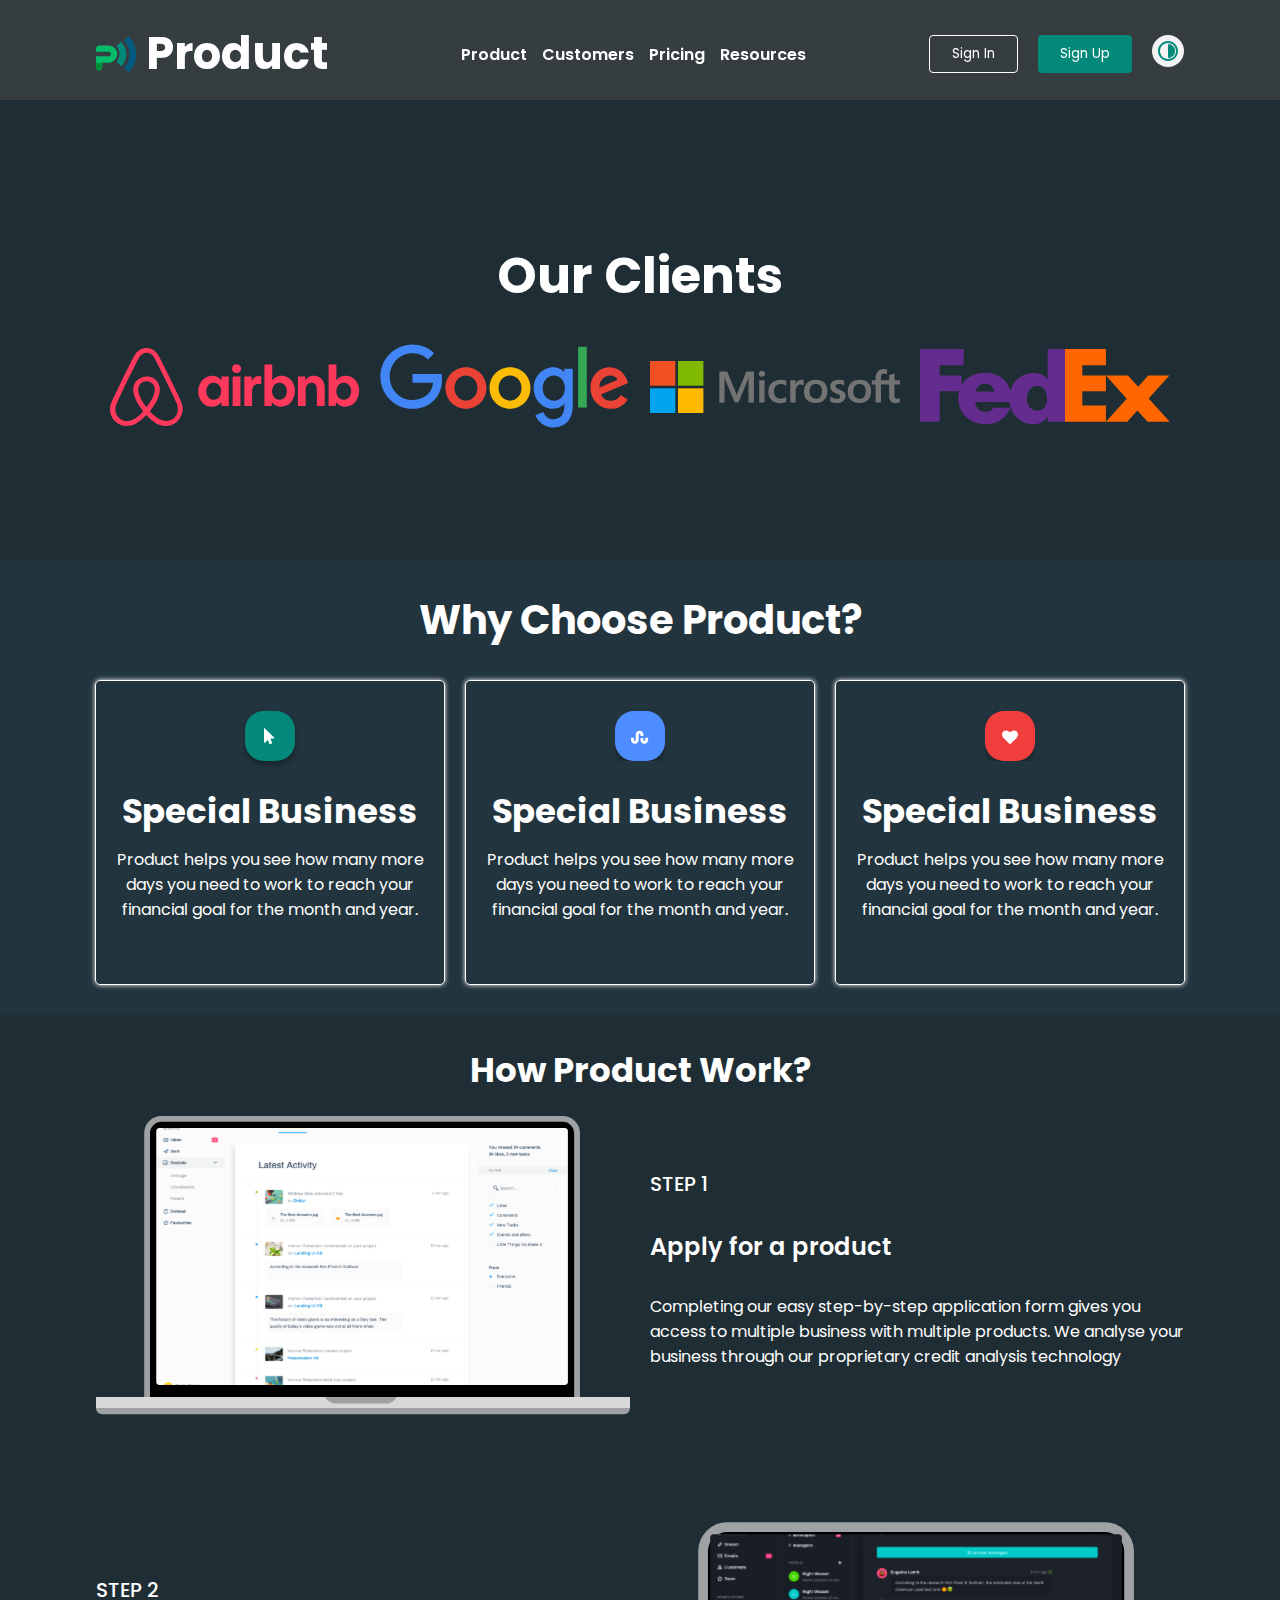
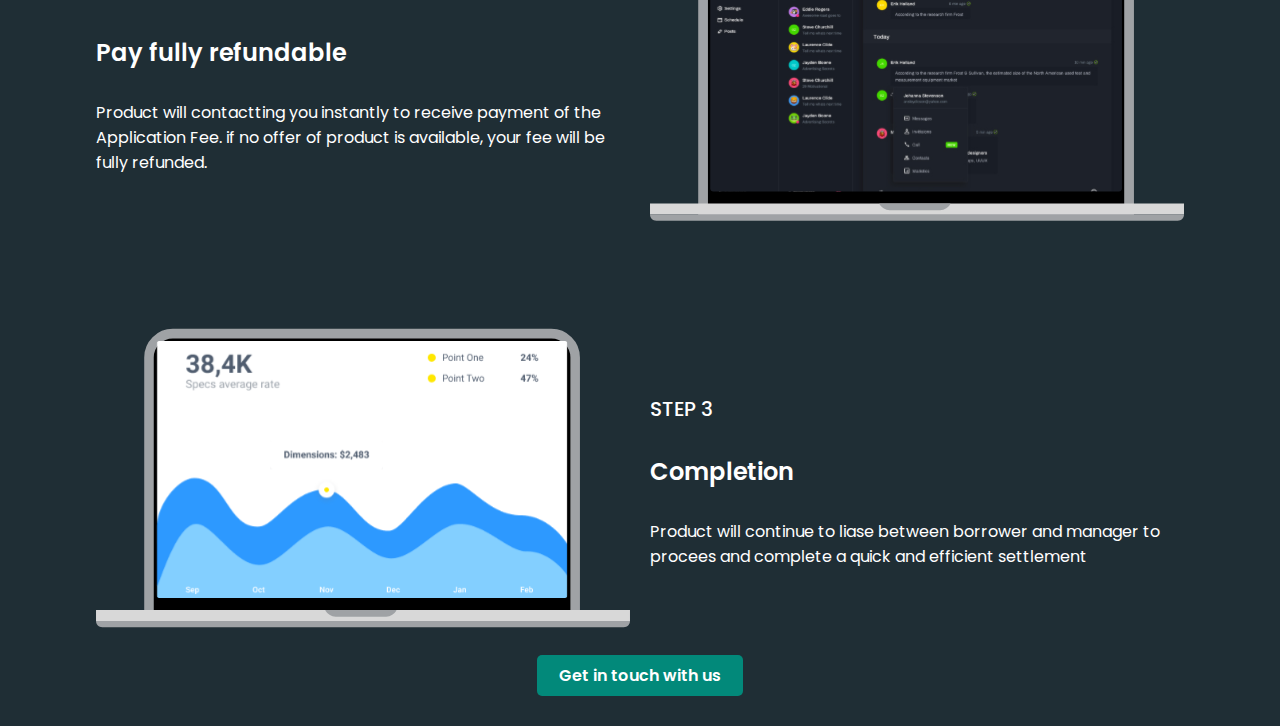
==== pages/customer.html @ 17a21741 "first commit" ====
<!DOCTYPE html>
<html lang="en">
<head>
    <meta charset="UTF-8">
    <meta name="viewport" content="width=device-width, initial-scale=1.0">
    <link rel="stylesheet" href="../css/customer.min.css">
    <link rel="stylesheet" href="https://cdnjs.cloudflare.com/ajax/libs/font-awesome/6.5.2/css/all.min.css">
    <title>Homework-27</title>
</head>
<body>
    <header>
        <nav class="navbar container">
            <div class="logo">
                <a href="../index.html">
                    <img src="../img/logo.svg" alt="">
                    <h2>Product</h2>
                </a>
            </div>
            <ul class="nav-item">
                                    
                <li class="nav-list"><a href="../index.html" class="nav-link">Product</a></li>
                <li class="nav-list"><a href="./customer.html" class="nav-link">Customers </a></li>
                <li class="nav-list"><a href="./prise.html" class="nav-link">Pricing</a></li>
                <li class="nav-list"><a href="#" class="nav-link">Resources</a></li>
            </ul>
            <div class="nav-action">
              <div class="nav-sign">  <button class="nav-btn-left">Sign In</button>
                <button class="nav-btn-right">Sign Up</button></div>
               <button onclick="darkTheme()" href="#" class="nav-btn-dark"><img src="../img/logo-right.svg" alt=""></button>
                <button onclick="toggle(); auth()" id="btntogl" class="toggle-bar"><i class="fa-solid fa-bars"></i></button>
            </div>
        </nav>
    </header>
<main>
    <section class="hero">
        <h1 class="hero-title">Our Clients</h1>
        <div class="hero-logos">
            <img src="../img/Airbnb Logo.svg" alt="Airbnb">
            <img src="../img/Google Logo.svg" alt="Google">
            <img src="../img/Microsoft Logo.svg" alt="Microsoft">
            <img src="../img/FedEx Logo.svg" alt="FedEx">
        </div>
    </section>
    <section class="choose ">
        <h1 class="choose-title">Why Choose Product?</h1>
        <div class="choose-cards">
            <div class="choose-card">
                
                <span class="choose-icon"><img src="../img/choose1.svg" alt=""></span>
                <h2 class="chooser-card-title">Special Business</h2>
                <p class="choose-desc">Product helps you see how many 
                    more days you need to work 
                    to reach your financial goal 
                    for the month and year.</p>
            </div>
            <div class="choose-card">
                
                <span class="choose-icon"><img src="../img/choose2.svg" alt=""></span>
                <h2 class="chooser-card-title">Special Business</h2>
                <p class="choose-desc">Product helps you see how many 
                    more days you need to work 
                    to reach your financial goal 
                    for the month and year.</p>
            </div>
            <div class="choose-card">
                
                <span class="choose-icon"><img src="../img/choose3.svg" alt=""></span>
                <h2 class="chooser-card-title">Special Business</h2>
                <p class="choose-desc">Product helps you see how many 
                    more days you need to work 
                    to reach your financial goal 
                    for the month and year.</p>
            </div>
        </div>
    </section>
    <section class="
    product">
       <h2 class="product-title">How Product Work?</h2>
       <div class="product-cards container">
        <div class="product-card">
         
            <div class="product-right"><img src="../img/@ Macbook Pro1.svg" alt=""></div>
            <div class="product-left">
                <h4 class="product-card-title">STEP 1</h4>
                <h5 class="product-card-desc">Apply for a product</h5>
                <p class="product-card-info">Completing our easy step-by-step application form gives you access to multiple business with multiple products. We analyse your business through our proprietary credit analysis technology </p>
            </div>
        </div>
        <div class="product-card">
            <div class="product-left">
                <h4 class="product-card-title">STEP 2</h4>
                <h5 class="product-card-desc">Pay fully refundable</h5>
                <p class="product-card-info">Product will contactting you instantly to receive payment of the Application Fee. if no offer of product is available, your fee will be fully refunded.</p>
            </div>
            <div class="product-right"><img src="../img/@ Macbook Pro2.svg" alt=""></div>
            
        </div>
        <div class="product-card">
         
            <div class="product-right"><img src="../img/@ Macbook Pro3.svg" alt=""></div>
            <div class="product-left">
                <h4 class="product-card-title">STEP 3</h4>
                <h5 class="product-card-desc">Completion</h5>
                <p class="product-card-info">Product will continue to liase between borrower and manager to procees and complete a quick and efficient settlement</p>
            </div>
        </div>
       </div>
       <button class="product-btn">Get in touch with us</button>
    </section>

</main>

    <script src="../app.js"></script>
</body>
</html>
---- css/customer.min.css ----
@import"https://fonts.googleapis.com/css2?family=Open+Sans:ital,wght@0,300..800;1,300..800&family=Poppins:ital,wght@0,100;0,200;0,300;0,400;0,500;0,600;0,700;0,800;0,900;1,100;1,200;1,300;1,400;1,500;1,600;1,700;1,800;1,900&display=swap";*{padding:0;margin:0;font-family:"Poppins",sans-serif;box-sizing:border-box;text-decoration:none;list-style:none}body{background-color:#1f2e35;color:#fff}body .header__shrink{box-shadow:0px 0px 15px 0px #fff}.dark-mode{background-color:#fff;color:#1f2e35}.dark-mode .header__shrink{box-shadow:0px 0px 15px 0px #000}.dark-mode .choose{background-color:#f5f5f5}body button:hover{box-shadow:5px 5px 5px 0px #fff}.dark-mode button:hover{box-shadow:5px 5px 5px 0px #1f2e35}.container{width:85%;margin:20px auto;background-color:inherit}a{color:inherit;position:relative}a::after{transition:all 3s;position:relative;content:"";width:0%}a:hover::after{background-color:#fff;width:100%;height:3px;border-top-left-radius:100%;border-top-right-radius:100%;position:absolute;bottom:-5px;left:0}button{border:none;cursor:pointer}button:hover{box-shadow:0px 5px 15px 10px inherit}main{padding-top:12vh}.dark-mode header{background-color:rgba(2,137,122,.6)}.dark-mode header .navbar{background:rgba(0,0,0,0)}.dark-mode header .navbar .nav-item .nav-list .nav-btn-left{padding:8px 22px;background:rgba(0,0,0,0);color:inherit;border:1px solid;border-radius:4px}.dark-mode .choose .choose-cards .choose-card{border:1.5px solid #dedede;box-shadow:0px 0px 5px 0px #000}header{color:inherit;width:100%;height:100px;position:fixed;background-color:rgba(83,83,83,.438)}header .navbar{display:flex;justify-content:space-between;background:rgba(0,0,0,0)}header .navbar .logo a{display:flex;gap:10px;align-items:center;font-size:30px}header .navbar .nav-item{display:flex;align-items:center;gap:15px;color:inherit}header .navbar .nav-item .nav-list{font-size:16px;font-weight:600}header .navbar .nav-item .nav-list .toggle-bar{display:none;box-shadow:none}header .navbar .nav-btn-left{padding:8px 22px;background:rgba(0,0,0,0);color:inherit;border:1px solid #fff;border-radius:4px}header .navbar .nav-btn-right{padding:8px 22px;background-color:#02897a;color:#fff;border-radius:4px}header .navbar .nav-btn-dark{background:rgba(0,0,0,0);border-radius:50%}header .navbar .nav-btn-dark:hover{box-shadow:0px 0px 0px 0px}header .navbar .toggle-bar{background:rgba(0,0,0,0);border-radius:50%;font-size:20px;color:#fff}header .navbar .toggle-bar:hover{box-shadow:0px 0px 0px 0px}header .navbar .nav-action{display:flex;justify-content:center;align-items:center;gap:20px}header .navbar .nav-action .nav-sign{display:flex;gap:20px}header .navbar .nav-action .toggle-bar{display:none}@media(max-width: 992px){header .navbar .logo a{font-size:25px}header .navbar .nav-item{position:fixed;top:0;left:-100%;flex-direction:column;justify-content:center;display:flex;width:25%;height:100vh;background-color:rgba(2,137,121,.452);font-size:17px;padding-bottom:10px;height:100vh;gap:30px;transition:all 1s}header .navbar .nav-item .nav-list .toggle-bar{background:rgba(0,0,0,0);color:#fff;font-size:20px;display:block}header .navbar .nav-item.toggle{left:0}header .navbar .nav-action.auth .nav-sign{top:40px;left:25px}header .navbar .nav-action .toggle-bar{display:block}}@media(max-width: 600px){header .navbar .nav-action .nav-sign{transition:1s;position:fixed;top:-100%;left:0;display:flex;flex-direction:column;gap:20px}header .navbar .nav-action.auth .nav-sign{top:40px;left:25px}header .navbar .logo a{font-size:25px}}@media(max-width: 576px){header .navbar .logo a{font-size:25px}header .navbar .nav-item.toggle{padding:20px 40px;width:150px}}.hero{width:100%;display:flex;flex-direction:column;padding:100px;justify-content:center;align-items:center;text-align:center;gap:30px;padding:30px 0px}.hero .hero-title{font-size:40px;font-weight:700}.hero .hero-logos{width:85%;display:flex;flex-wrap:wrap;justify-content:center;align-items:center;gap:50px;padding-bottom:100px}.hero .hero-logos img{width:215px}@media(min-width: 1201px){.hero .hero-title{font-size:50px;padding-top:100px}.hero .hero-logos{display:flex;gap:20px}.hero .hero-logos img{width:250px}}@media(max-width: 1200px){.hero{padding:0px 0px}.hero .hero-title{font-size:50px;padding-top:100px}.hero .hero-logos{display:flex;gap:20px}.hero .hero-logos img{width:213px}}@media(max-width: 992px){.hero .hero-title{padding-top:100px}.hero .hero-logos img{width:215px}}@media(max-width: 786px){.hero .hero-title{font-size:45px}.hero .hero-logos{display:flex;gap:15px}.hero .hero-logos img{width:140px}}@media(max-width: 576px){.hero{padding:0px 50px}.hero .hero-title{font-size:45px}.hero .hero-logos{display:flex}.hero .hero-logos img{width:45%}}.choose{display:flex;flex-direction:column;background-color:#22343d;gap:30px;padding:30px;text-align:center}.choose .choose-cards{display:flex;flex-wrap:wrap;justify-content:space-around;align-items:center;gap:20px}.choose .choose-cards .choose-card{width:450px;display:flex;flex-direction:column;gap:10px;border:1.5px solid #fff;box-shadow:0px 0px 5px 0px #fff;border-radius:5px;padding:30px 15px}.choose .choose-cards .choose-card .chooser-card-title{font-size:34px;font-weight:700}.choose .choose-cards .choose-card .choose-desc{font-size:16px;font-weight:400}@media(min-width: 1200px){.choose .choose-title{font-size:40px}.choose .choose-cards{display:flex;flex-wrap:wrap;justify-content:center;gap:20px}.choose .choose-cards .choose-card{width:350px;height:305px}}@media(max-width: 1200px){.choose .choose-title{font-size:40px}.choose .choose-cards{display:flex;flex-wrap:wrap;justify-content:center;gap:20px}.choose .choose-cards .choose-card{width:350px;height:305px}}@media(max-width: 992px){.choose .choose-title{font-size:40px}.choose .choose-cards{display:flex;flex-wrap:wrap;justify-content:center;gap:20px}.choose .choose-cards .choose-card{width:350px;height:305px}}@media(max-width: 768px){.choose .choose-title{font-size:40px}.choose .choose-cards{display:flex;flex-wrap:wrap}.choose .choose-cards .choose-card{width:350px;height:305px}}.product{display:flex;flex-direction:column;justify-content:center;align-items:center;text-align:center;padding:30px 0px}.product .product-title{font-size:34px;font-weight:700}.product .product-cards{display:flex;flex-direction:column;gap:100px}.product .product-cards .product-card{width:100%;display:flex;gap:20px}.product .product-cards .product-left{width:50%;display:flex;justify-content:center;text-align:start;gap:30px;flex-direction:column}.product .product-cards .product-right{width:50%}.product .product-cards .product-right img{width:100%}.product .product-cards .product-card-title{font-size:20px;font-weight:500}.product .product-cards .product-card-desc{font-size:24px;font-weight:600}.product .product-cards .product-card-info{font-size:16px;font-weight:400}.product .product-btn{background-color:#02897a;color:#fff;font-size:16px;font-weight:600;border-radius:5px;padding:8px 22px}@media(max-width: 992px){.product .product-card{display:flex;flex-direction:column}.product .product-card .product-left{width:100%;order:2;display:flex;gap:10px}.product .product-card .product-right{width:100%;order:1}}
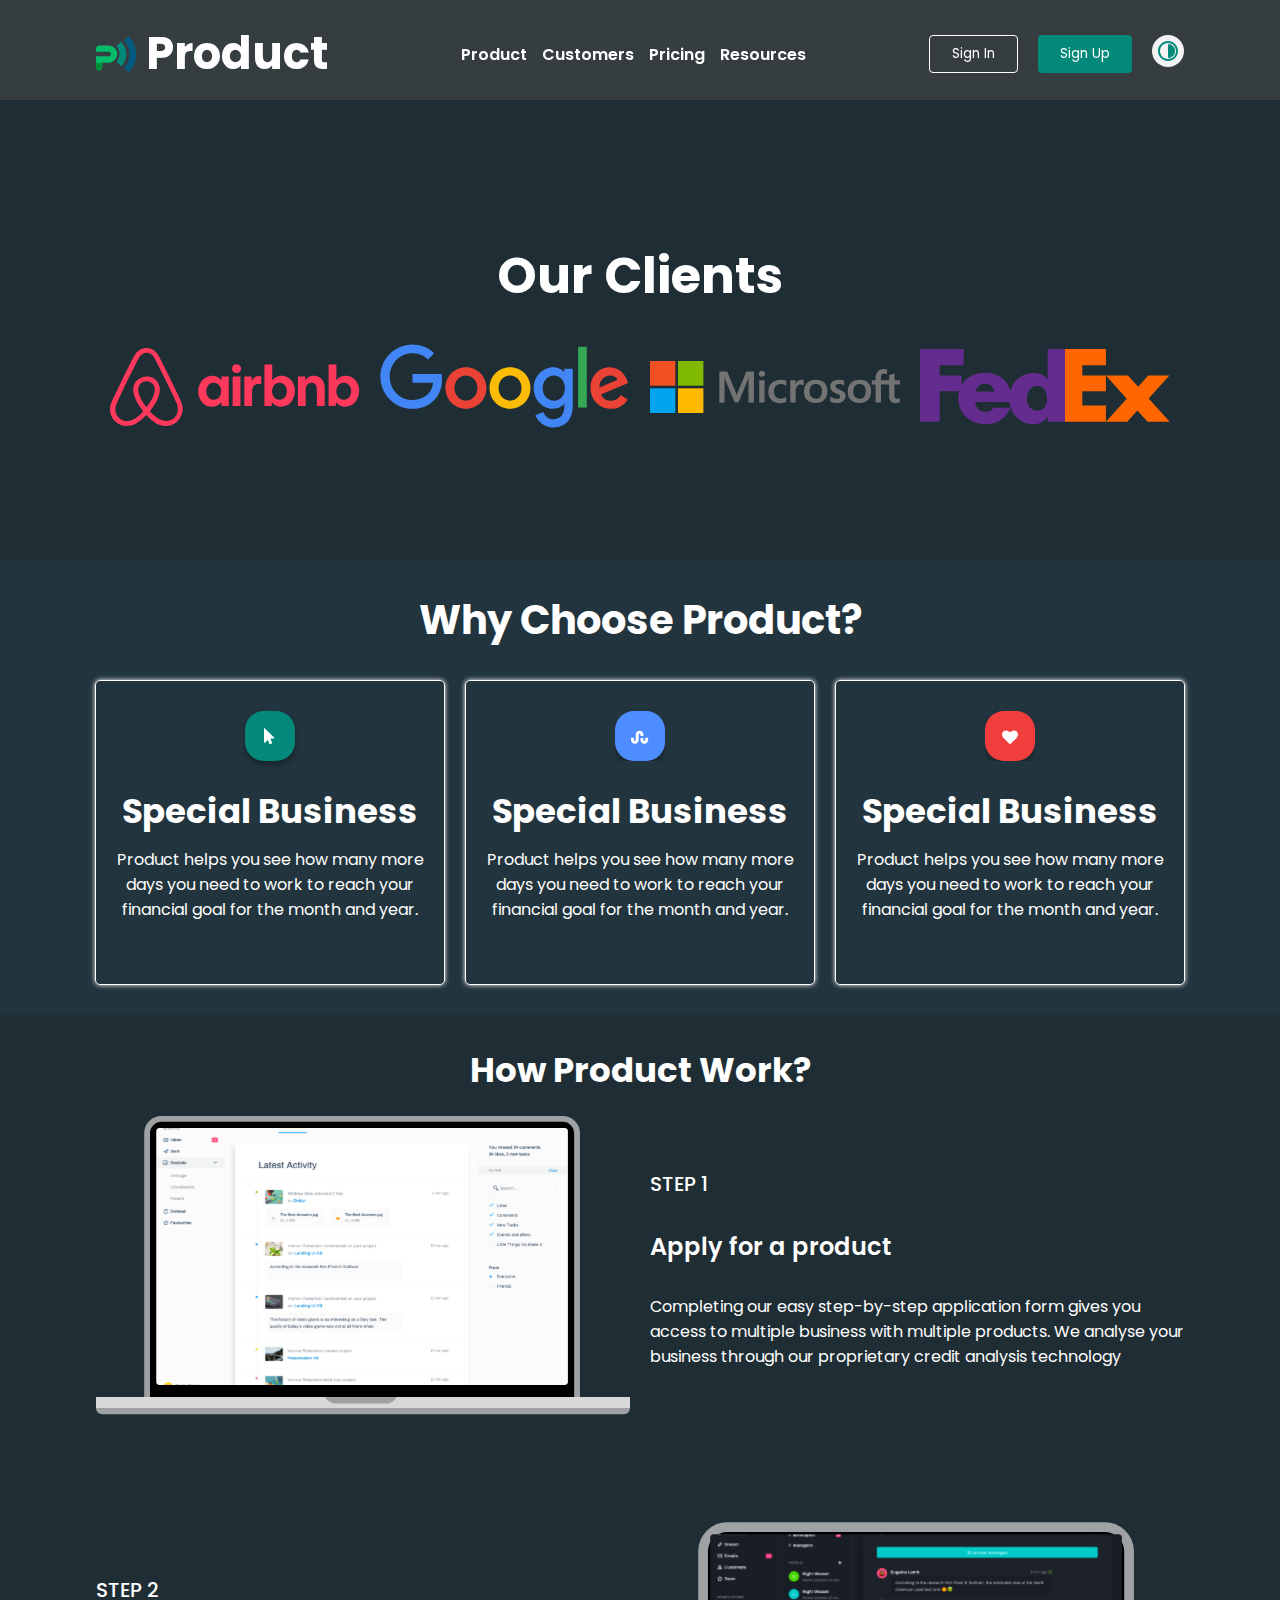
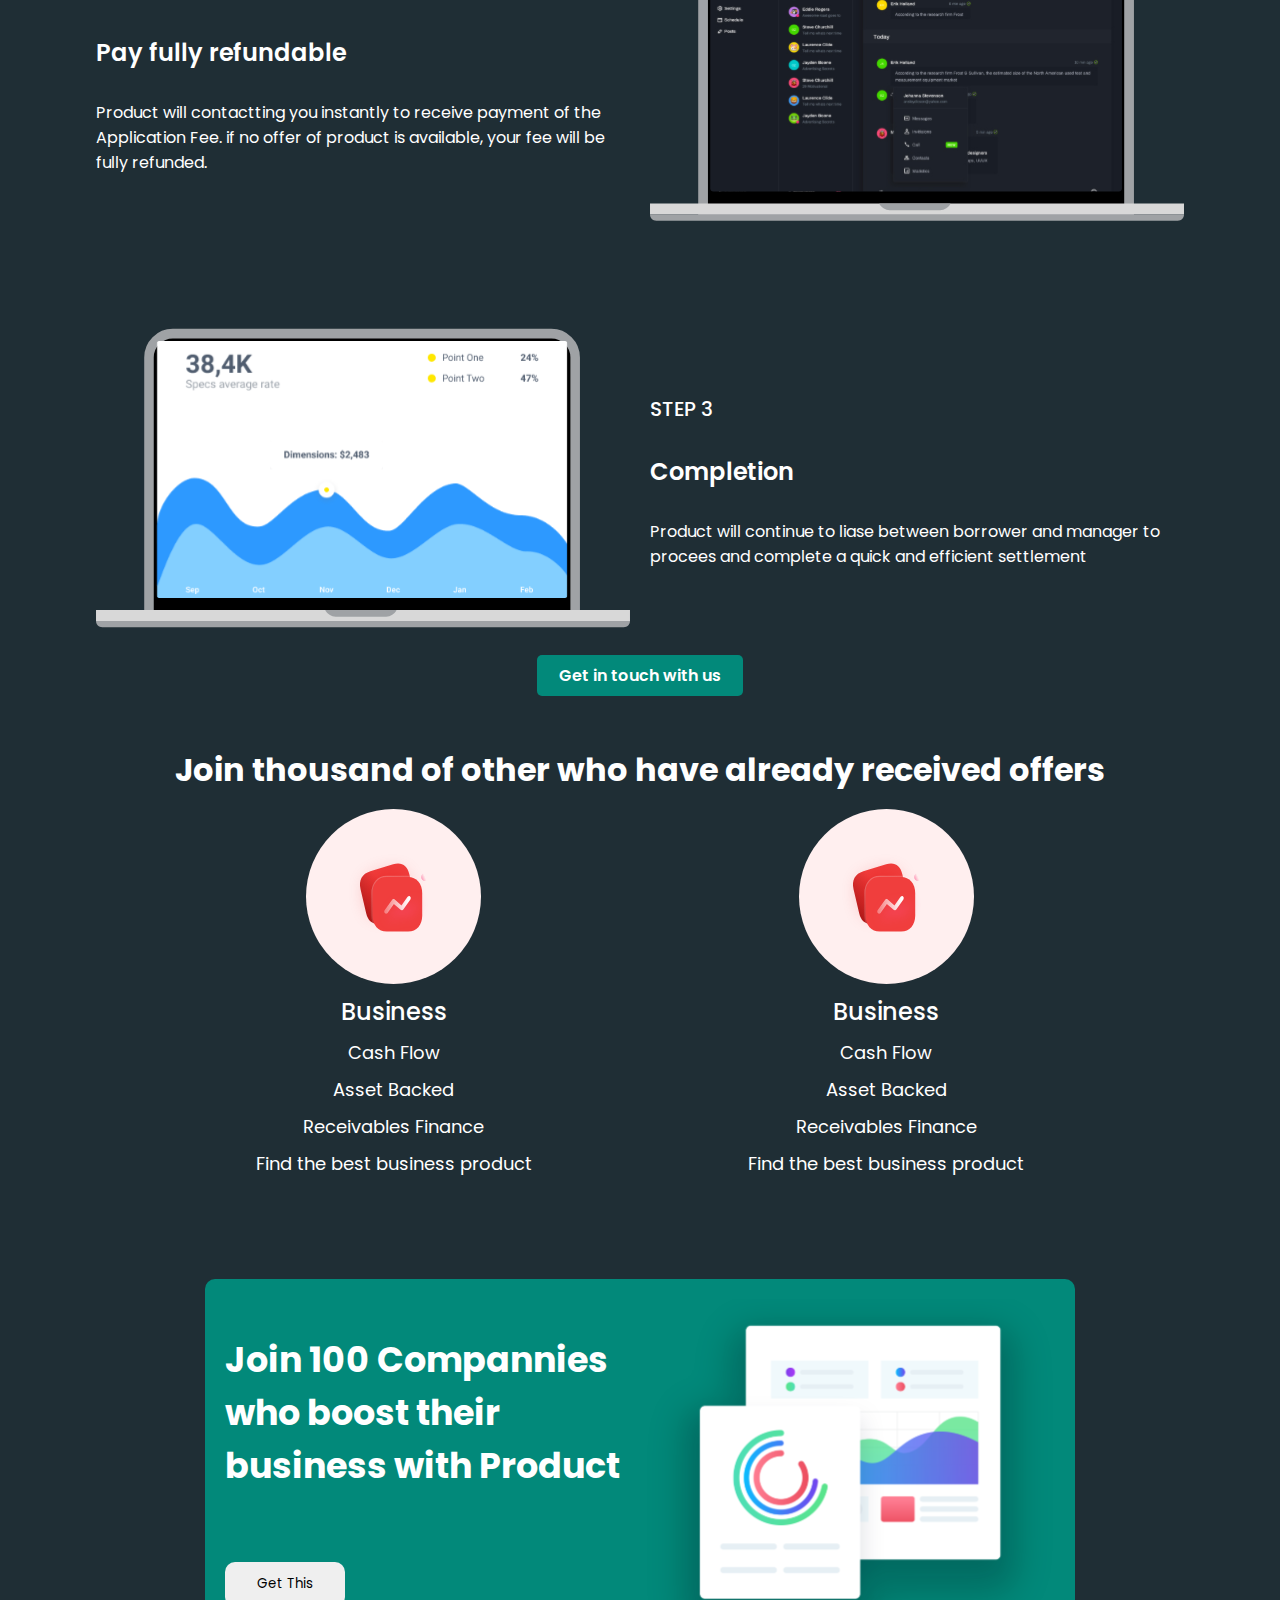
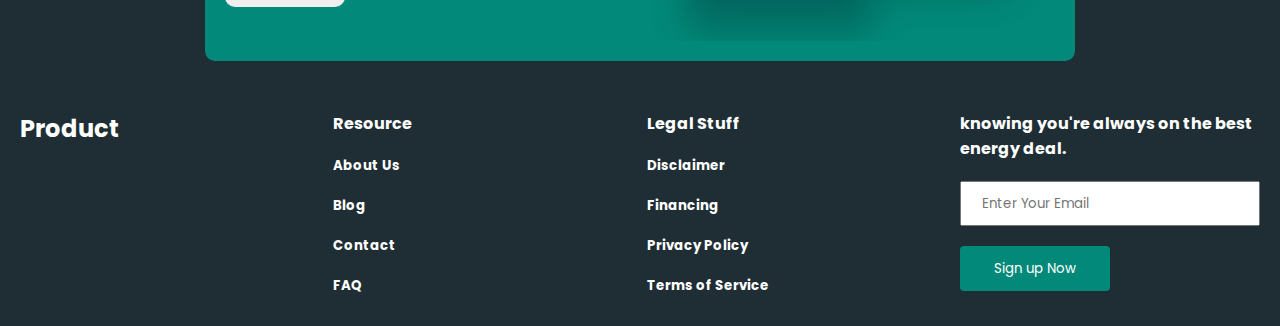
==== commit c507d183: "main" ====
--- a/pages/customer.html
+++ b/pages/customer.html
@@ -107,9 +107,74 @@
        </div>
        <button class="product-btn">Get in touch with us</button>
     </section>
+    <section class="air container">
+    <h2 class="air-title">Join thousand of other who have
+        already received offers</h2>
+        <div class="air-all">
+          <div class="air-card">
+            <img class="air-card-img" src="../img/Image Placeholder1.svg" alt="">
+            <h3 class="air-card-title">Business</h3>
+            <p class="air-card-desc">Cash Flow</p>
+            <p class="air-card-desc">Asset Backed</p>
+            <p class="air-card-desc">Receivables Finance</p>
+            <p class="air-card-desc">Find the best business product</p>
+          </div>
+          <div class="air-card">
+            <img class="air-card-img" src="../img/Image Placeholder1.svg" alt="">
+            <h3 class="air-card-title">Business</h3>
+            <p class="air-card-desc">Cash Flow</p>
+            <p class="air-card-desc">Asset Backed</p>
+            <p class="air-card-desc">Receivables Finance</p>
+            <p class="air-card-desc">Find the best business product</p>
+          </div>
+        </div>
+    </section>
+    <section class="join container">
+        <div class="join-all">
+            <div class="join-left">
+                <h2 class="join-title">Join 100 Compannies who boost their business with Product</h2>
+              <div>  <button class="join-btn">Get This</button></div>
+            </div>
+            <div class="join-right">
+                <img src="../img/join.svg" alt="">
+            </div>
+        </div>
+
+    </section>
 
 </main>
-
+<footer >
+    <div class="footer-all">
+     <div class="footer-box">
+         <h2><img src="./img/logo.svg" alt="">Product</h2>
+         <div class="footer-icon">
+            <a href="#"> <img src="./img/fo1.svg" alt=""></a>
+             <a href="#"><img src="./img/fo2.svg" alt=""></a>
+             <a href="#"><img src="./img/fo3.svg" alt=""></a>
+         </div>
+     </div>
+     <div class="footer-box">
+         <h4><a href="#"> Resource</a></h4>
+         <h5><a href="#">About Us</a></h5>
+             <h5> <a href="#">Blog</a></h5>
+                 <h5> <a href="#">  Contact</a></h5>
+                     <h5>  <a href="#">FAQ</a></h5>
+     </div>
+     <div class="footer-box">
+         <h4><a href="#"> Legal Stuff</a></h4>
+        <h5> <a href="#"> Disclaimer</a></h5>
+        <h5> <a href="#"> Financing</a></h5>
+         <h5> <a href="#">Privacy Policy</a></h5>
+         <h5><a href="#">Terms of Service</a></h5>
+     </div>
+     <div class="footer-box">
+         <h4>knowing you're always on the best energy deal. 
+         </h4>
+         <input type="text" placeholder="Enter Your Email">
+         <div><button class="footer-btn">Sign up Now</button></div>
+     </div>
+    </div>
+</footer>
     <script src="../app.js"></script>
 </body>
 </html>--- a/css/customer.min.css
+++ b/css/customer.min.css
@@ -1 +1 @@
-@import"https://fonts.googleapis.com/css2?family=Open+Sans:ital,wght@0,300..800;1,300..800&family=Poppins:ital,wght@0,100;0,200;0,300;0,400;0,500;0,600;0,700;0,800;0,900;1,100;1,200;1,300;1,400;1,500;1,600;1,700;1,800;1,900&display=swap";*{padding:0;margin:0;font-family:"Poppins",sans-serif;box-sizing:border-box;text-decoration:none;list-style:none}body{background-color:#1f2e35;color:#fff}body .header__shrink{box-shadow:0px 0px 15px 0px #fff}.dark-mode{background-color:#fff;color:#1f2e35}.dark-mode .header__shrink{box-shadow:0px 0px 15px 0px #000}.dark-mode .choose{background-color:#f5f5f5}body button:hover{box-shadow:5px 5px 5px 0px #fff}.dark-mode button:hover{box-shadow:5px 5px 5px 0px #1f2e35}.container{width:85%;margin:20px auto;background-color:inherit}a{color:inherit;position:relative}a::after{transition:all 3s;position:relative;content:"";width:0%}a:hover::after{background-color:#fff;width:100%;height:3px;border-top-left-radius:100%;border-top-right-radius:100%;position:absolute;bottom:-5px;left:0}button{border:none;cursor:pointer}button:hover{box-shadow:0px 5px 15px 10px inherit}main{padding-top:12vh}.dark-mode header{background-color:rgba(2,137,122,.6)}.dark-mode header .navbar{background:rgba(0,0,0,0)}.dark-mode header .navbar .nav-item .nav-list .nav-btn-left{padding:8px 22px;background:rgba(0,0,0,0);color:inherit;border:1px solid;border-radius:4px}.dark-mode .choose .choose-cards .choose-card{border:1.5px solid #dedede;box-shadow:0px 0px 5px 0px #000}header{color:inherit;width:100%;height:100px;position:fixed;background-color:rgba(83,83,83,.438)}header .navbar{display:flex;justify-content:space-between;background:rgba(0,0,0,0)}header .navbar .logo a{display:flex;gap:10px;align-items:center;font-size:30px}header .navbar .nav-item{display:flex;align-items:center;gap:15px;color:inherit}header .navbar .nav-item .nav-list{font-size:16px;font-weight:600}header .navbar .nav-item .nav-list .toggle-bar{display:none;box-shadow:none}header .navbar .nav-btn-left{padding:8px 22px;background:rgba(0,0,0,0);color:inherit;border:1px solid #fff;border-radius:4px}header .navbar .nav-btn-right{padding:8px 22px;background-color:#02897a;color:#fff;border-radius:4px}header .navbar .nav-btn-dark{background:rgba(0,0,0,0);border-radius:50%}header .navbar .nav-btn-dark:hover{box-shadow:0px 0px 0px 0px}header .navbar .toggle-bar{background:rgba(0,0,0,0);border-radius:50%;font-size:20px;color:#fff}header .navbar .toggle-bar:hover{box-shadow:0px 0px 0px 0px}header .navbar .nav-action{display:flex;justify-content:center;align-items:center;gap:20px}header .navbar .nav-action .nav-sign{display:flex;gap:20px}header .navbar .nav-action .toggle-bar{display:none}@media(max-width: 992px){header .navbar .logo a{font-size:25px}header .navbar .nav-item{position:fixed;top:0;left:-100%;flex-direction:column;justify-content:center;display:flex;width:25%;height:100vh;background-color:rgba(2,137,121,.452);font-size:17px;padding-bottom:10px;height:100vh;gap:30px;transition:all 1s}header .navbar .nav-item .nav-list .toggle-bar{background:rgba(0,0,0,0);color:#fff;font-size:20px;display:block}header .navbar .nav-item.toggle{left:0}header .navbar .nav-action.auth .nav-sign{top:40px;left:25px}header .navbar .nav-action .toggle-bar{display:block}}@media(max-width: 600px){header .navbar .nav-action .nav-sign{transition:1s;position:fixed;top:-100%;left:0;display:flex;flex-direction:column;gap:20px}header .navbar .nav-action.auth .nav-sign{top:40px;left:25px}header .navbar .logo a{font-size:25px}}@media(max-width: 576px){header .navbar .logo a{font-size:25px}header .navbar .nav-item.toggle{padding:20px 40px;width:150px}}.hero{width:100%;display:flex;flex-direction:column;padding:100px;justify-content:center;align-items:center;text-align:center;gap:30px;padding:30px 0px}.hero .hero-title{font-size:40px;font-weight:700}.hero .hero-logos{width:85%;display:flex;flex-wrap:wrap;justify-content:center;align-items:center;gap:50px;padding-bottom:100px}.hero .hero-logos img{width:215px}@media(min-width: 1201px){.hero .hero-title{font-size:50px;padding-top:100px}.hero .hero-logos{display:flex;gap:20px}.hero .hero-logos img{width:250px}}@media(max-width: 1200px){.hero{padding:0px 0px}.hero .hero-title{font-size:50px;padding-top:100px}.hero .hero-logos{display:flex;gap:20px}.hero .hero-logos img{width:213px}}@media(max-width: 992px){.hero .hero-title{padding-top:100px}.hero .hero-logos img{width:215px}}@media(max-width: 786px){.hero .hero-title{font-size:45px}.hero .hero-logos{display:flex;gap:15px}.hero .hero-logos img{width:140px}}@media(max-width: 576px){.hero{padding:0px 50px}.hero .hero-title{font-size:45px}.hero .hero-logos{display:flex}.hero .hero-logos img{width:45%}}.choose{display:flex;flex-direction:column;background-color:#22343d;gap:30px;padding:30px;text-align:center}.choose .choose-cards{display:flex;flex-wrap:wrap;justify-content:space-around;align-items:center;gap:20px}.choose .choose-cards .choose-card{width:450px;display:flex;flex-direction:column;gap:10px;border:1.5px solid #fff;box-shadow:0px 0px 5px 0px #fff;border-radius:5px;padding:30px 15px}.choose .choose-cards .choose-card .chooser-card-title{font-size:34px;font-weight:700}.choose .choose-cards .choose-card .choose-desc{font-size:16px;font-weight:400}@media(min-width: 1200px){.choose .choose-title{font-size:40px}.choose .choose-cards{display:flex;flex-wrap:wrap;justify-content:center;gap:20px}.choose .choose-cards .choose-card{width:350px;height:305px}}@media(max-width: 1200px){.choose .choose-title{font-size:40px}.choose .choose-cards{display:flex;flex-wrap:wrap;justify-content:center;gap:20px}.choose .choose-cards .choose-card{width:350px;height:305px}}@media(max-width: 992px){.choose .choose-title{font-size:40px}.choose .choose-cards{display:flex;flex-wrap:wrap;justify-content:center;gap:20px}.choose .choose-cards .choose-card{width:350px;height:305px}}@media(max-width: 768px){.choose .choose-title{font-size:40px}.choose .choose-cards{display:flex;flex-wrap:wrap}.choose .choose-cards .choose-card{width:350px;height:305px}}.product{display:flex;flex-direction:column;justify-content:center;align-items:center;text-align:center;padding:30px 0px}.product .product-title{font-size:34px;font-weight:700}.product .product-cards{display:flex;flex-direction:column;gap:100px}.product .product-cards .product-card{width:100%;display:flex;gap:20px}.product .product-cards .product-left{width:50%;display:flex;justify-content:center;text-align:start;gap:30px;flex-direction:column}.product .product-cards .product-right{width:50%}.product .product-cards .product-right img{width:100%}.product .product-cards .product-card-title{font-size:20px;font-weight:500}.product .product-cards .product-card-desc{font-size:24px;font-weight:600}.product .product-cards .product-card-info{font-size:16px;font-weight:400}.product .product-btn{background-color:#02897a;color:#fff;font-size:16px;font-weight:600;border-radius:5px;padding:8px 22px}@media(max-width: 992px){.product .product-card{display:flex;flex-direction:column}.product .product-card .product-left{width:100%;order:2;display:flex;gap:10px}.product .product-card .product-right{width:100%;order:1}}+@import"https://fonts.googleapis.com/css2?family=Open+Sans:ital,wght@0,300..800;1,300..800&family=Poppins:ital,wght@0,100;0,200;0,300;0,400;0,500;0,600;0,700;0,800;0,900;1,100;1,200;1,300;1,400;1,500;1,600;1,700;1,800;1,900&display=swap";*{padding:0;margin:0;font-family:"Poppins",sans-serif;box-sizing:border-box;text-decoration:none;list-style:none}body{background-color:#1f2e35;color:#fff}body .header__shrink{box-shadow:0px 0px 15px 0px #fff}.dark-mode{background-color:#fff;color:#1f2e35}.dark-mode .header__shrink{box-shadow:0px 0px 15px 0px #000}.dark-mode .choose{background-color:#f5f5f5}body button:hover{box-shadow:5px 5px 5px 0px #fff}.dark-mode button:hover{box-shadow:5px 5px 5px 0px #1f2e35}.container{width:85%;margin:20px auto;background-color:inherit}a{color:inherit;position:relative}a::after{transition:all 3s;position:relative;content:"";width:0%}a:hover::after{background-color:#fff;width:100%;height:3px;border-top-left-radius:100%;border-top-right-radius:100%;position:absolute;bottom:-5px;left:0}button{border:none;cursor:pointer}button:hover{box-shadow:0px 5px 15px 10px inherit}main{padding-top:12vh}.dark-mode header{background-color:rgba(2,137,122,.6)}.dark-mode header .navbar{background:rgba(0,0,0,0)}.dark-mode header .navbar .nav-item .nav-list .nav-btn-left{padding:8px 22px;background:rgba(0,0,0,0);color:inherit;border:1px solid;border-radius:4px}.dark-mode .choose .choose-cards .choose-card{border:1.5px solid #dedede;box-shadow:0px 0px 5px 0px #000}header{color:inherit;width:100%;height:100px;position:fixed;background-color:rgba(83,83,83,.438)}header .navbar{display:flex;justify-content:space-between;background:rgba(0,0,0,0)}header .navbar .logo a{display:flex;gap:10px;align-items:center;font-size:30px}header .navbar .nav-item{display:flex;align-items:center;gap:15px;color:inherit}header .navbar .nav-item .nav-list{font-size:16px;font-weight:600}header .navbar .nav-item .nav-list .toggle-bar{display:none;box-shadow:none}header .navbar .nav-btn-left{padding:8px 22px;background:rgba(0,0,0,0);color:inherit;border:1px solid #fff;border-radius:4px}header .navbar .nav-btn-right{padding:8px 22px;background-color:#02897a;color:#fff;border-radius:4px}header .navbar .nav-btn-dark{background:rgba(0,0,0,0);border-radius:50%}header .navbar .nav-btn-dark:hover{box-shadow:0px 0px 0px 0px}header .navbar .toggle-bar{background:rgba(0,0,0,0);border-radius:50%;font-size:20px;color:#fff}header .navbar .toggle-bar:hover{box-shadow:0px 0px 0px 0px}header .navbar .nav-action{display:flex;justify-content:center;align-items:center;gap:20px}header .navbar .nav-action .nav-sign{display:flex;gap:20px}header .navbar .nav-action .toggle-bar{display:none}@media(max-width: 992px){header .navbar .logo a{font-size:25px}header .navbar .nav-item{position:fixed;top:0;left:-100%;flex-direction:column;justify-content:center;display:flex;width:25%;height:100vh;background-color:rgba(2,137,121,.452);font-size:17px;padding-bottom:10px;height:100vh;gap:30px;transition:all 1s}header .navbar .nav-item .nav-list .toggle-bar{background:rgba(0,0,0,0);color:#fff;font-size:20px;display:block}header .navbar .nav-item.toggle{left:0}header .navbar .nav-action.auth .nav-sign{top:40px;left:25px}header .navbar .nav-action .toggle-bar{display:block}}@media(max-width: 600px){header .navbar .nav-action .nav-sign{transition:1s;position:fixed;top:-100%;left:0;display:flex;flex-direction:column;gap:20px}header .navbar .nav-action.auth .nav-sign{top:40px;left:25px}header .navbar .logo a{font-size:25px}}@media(max-width: 576px){header .navbar .logo a{font-size:25px}header .navbar .nav-item.toggle{padding:20px 40px;width:150px}}@media(max-width: 365px){header .navbar .nav-action.auth .nav-sign{top:40px;left:10%}header .navbar .nav-action.auth .logo a{font-size:35px}header .navbar .nav-action.auth .nav-item.toggle{padding:20px 30px;width:50%}}.hero{width:100%;display:flex;flex-direction:column;padding:100px;justify-content:center;align-items:center;text-align:center;gap:30px;padding:30px 0px}.hero .hero-title{font-size:40px;font-weight:700}.hero .hero-logos{width:85%;display:flex;flex-wrap:wrap;justify-content:center;align-items:center;gap:50px;padding-bottom:100px}.hero .hero-logos img{width:215px}@media(min-width: 1201px){.hero .hero-title{font-size:50px;padding-top:100px}.hero .hero-logos{display:flex;gap:20px}.hero .hero-logos img{width:250px}}@media(max-width: 1200px){.hero{padding:0px 0px}.hero .hero-title{font-size:50px;padding-top:100px}.hero .hero-logos{display:flex;gap:20px}.hero .hero-logos img{width:213px}}@media(max-width: 992px){.hero .hero-title{padding-top:100px}.hero .hero-logos img{width:215px}}@media(max-width: 786px){.hero .hero-title{font-size:45px}.hero .hero-logos{display:flex;gap:15px}.hero .hero-logos img{width:140px}}@media(max-width: 576px){.hero{padding:0px 50px}.hero .hero-title{font-size:45px}.hero .hero-logos{display:flex}.hero .hero-logos img{width:45%}}.choose{display:flex;flex-direction:column;background-color:#22343d;gap:30px;padding:30px;text-align:center}.choose .choose-cards{display:flex;flex-wrap:wrap;justify-content:space-around;align-items:center;gap:20px}.choose .choose-cards .choose-card{width:450px;display:flex;flex-direction:column;gap:10px;border:1.5px solid #fff;box-shadow:0px 0px 5px 0px #fff;border-radius:5px;padding:30px 15px}.choose .choose-cards .choose-card .chooser-card-title{font-size:34px;font-weight:700}.choose .choose-cards .choose-card .choose-desc{font-size:16px;font-weight:400}@media(min-width: 1200px){.choose .choose-title{font-size:40px}.choose .choose-cards{display:flex;flex-wrap:wrap;justify-content:center;gap:20px}.choose .choose-cards .choose-card{width:350px;height:305px}}@media(max-width: 1200px){.choose .choose-title{font-size:40px}.choose .choose-cards{display:flex;flex-wrap:wrap;justify-content:center;gap:20px}.choose .choose-cards .choose-card{width:350px;height:305px}}@media(max-width: 992px){.choose .choose-title{font-size:40px}.choose .choose-cards{display:flex;flex-wrap:wrap;justify-content:center;gap:20px}.choose .choose-cards .choose-card{width:350px;height:305px}}@media(max-width: 768px){.choose .choose-title{font-size:40px}.choose .choose-cards{display:flex;flex-wrap:wrap}.choose .choose-cards .choose-card{width:350px;height:305px}}.product{display:flex;flex-direction:column;justify-content:center;align-items:center;text-align:center;padding:30px 0px}.product .product-title{font-size:34px;font-weight:700}.product .product-cards{display:flex;flex-direction:column;gap:100px}.product .product-cards .product-card{width:100%;display:flex;gap:20px}.product .product-cards .product-left{width:50%;display:flex;justify-content:center;text-align:start;gap:30px;flex-direction:column}.product .product-cards .product-right{width:50%}.product .product-cards .product-right img{width:100%}.product .product-cards .product-card-title{font-size:20px;font-weight:500}.product .product-cards .product-card-desc{font-size:24px;font-weight:600}.product .product-cards .product-card-info{font-size:16px;font-weight:400}.product .product-btn{background-color:#02897a;color:#fff;font-size:16px;font-weight:600;border-radius:5px;padding:8px 22px}@media(max-width: 992px){.product .product-card{display:flex;flex-direction:column}.product .product-card .product-left{width:100%;order:2;display:flex;gap:10px}.product .product-card .product-right{width:100%;order:1}}.air{display:flex;flex-direction:column;text-align:center;gap:15px}.air .air-title{font-size:32px;font-weight:700}.air .air-all{display:flex;justify-content:space-evenly;gap:20px;flex-wrap:wrap}.air .air-all .air-card{width:350px;min-height:450px;display:flex;flex-direction:column;text-align:center;align-items:center;gap:10px}.air .air-all .air-card-img{width:50%}.air .air-all .air-card-title{font-size:24px;font-weight:500}.air .air-all .air-card-desc{font-size:18px;font-weight:400}.join{display:flex;justify-content:center}.join .join-all{padding:20px;height:60%;width:80%;display:flex;gap:10px;background-color:#02897a;border-radius:10px}.join .join-all .join-left{width:50%;display:flex;flex-direction:column;justify-content:space-around;color:#fff}.join .join-all .join-left .join-title{font-size:35px}.join .join-all .join-left .join-desc{font-size:35px}.join .join-all .join-left .join-btn{width:120px;height:45px;border-radius:10px}.join .join-all .join-left .join-btn:hover{box-shadow:5px 5px 5px 0px #1f2e35}.join .join-all .join-right{display:flex;width:50%}.join .join-all .join-right img{width:100%;height:100%}@media(max-width: 992px){.join .join-all{display:flex;flex-direction:column}.join .join-all .join-left{width:90%;order:1;display:flex;flex-direction:column;justify-content:center;text-align:center;align-content:center}.join .join-all .join-left .join-title{font-size:32px;font-weight:600}.join .join-all .join-right{width:90%;order:2}.join .join-all .join-right img{width:100%}}@media(max-width: 992px){.join .join-all{display:flex;flex-direction:column}.join .join-all .join-left{width:90%;order:1;display:flex;flex-direction:column;justify-content:center;text-align:center;align-content:center}.join .join-all .join-left .join-title{font-size:32px;font-weight:600}.join .join-all .join-right{width:90%;order:2}.join .join-all .join-right img{width:100%}}@media(max-width: 768px){.join .join-all{display:flex;flex-direction:column}.join .join-all .join-left{width:90%;order:1;display:flex;flex-direction:column;justify-content:center;text-align:center;align-content:center}.join .join-all .join-left .join-title{font-size:26px;font-weight:600}.join .join-all .join-right{width:90%;order:2}.join .join-all .join-right img{width:100%}}@media(max-width: 576px){.join .join-all{display:flex;flex-direction:column}.join .join-all .join-left{width:90%;order:1;display:flex;flex-direction:column;justify-content:center;text-align:center;align-content:center}.join .join-all .join-title{font-size:21px;font-weight:600}.join .join-all .join-right{width:100%;order:2}.join .join-all .join-right img{width:100%}}footer{display:flex;justify-content:center;align-items:center;padding:30px 20px}footer .footer-all{width:100%;display:flex;gap:30px;justify-content:space-between}footer .footer-all .footer-box{display:flex;flex-direction:column;gap:20px;width:25%}footer .footer-all .footer-box input{width:300px;height:45px;padding:0px 20px;outline:none}footer .footer-all .footer-box input:hover{outline:none}footer .footer-all .footer-box .footer-icon{display:flex;gap:10px}footer .footer-all .footer-box .footer-btn{width:150px;height:45px;background-color:#02897a;color:#fff;border-radius:4px}@media(max-width: 992px){footer{display:flex;justify-content:center;align-items:center;padding:0px 0px}footer .footer-all{width:100%;display:flex;gap:30px;flex-wrap:wrap;justify-content:center}footer .footer-all .footer-box{width:70%;display:flex;flex-direction:column;gap:10px;font-size:25px;text-align:center;align-items:center}footer .footer-all .footer-box input{max-width:100%;height:45px;padding:0px 20px}}